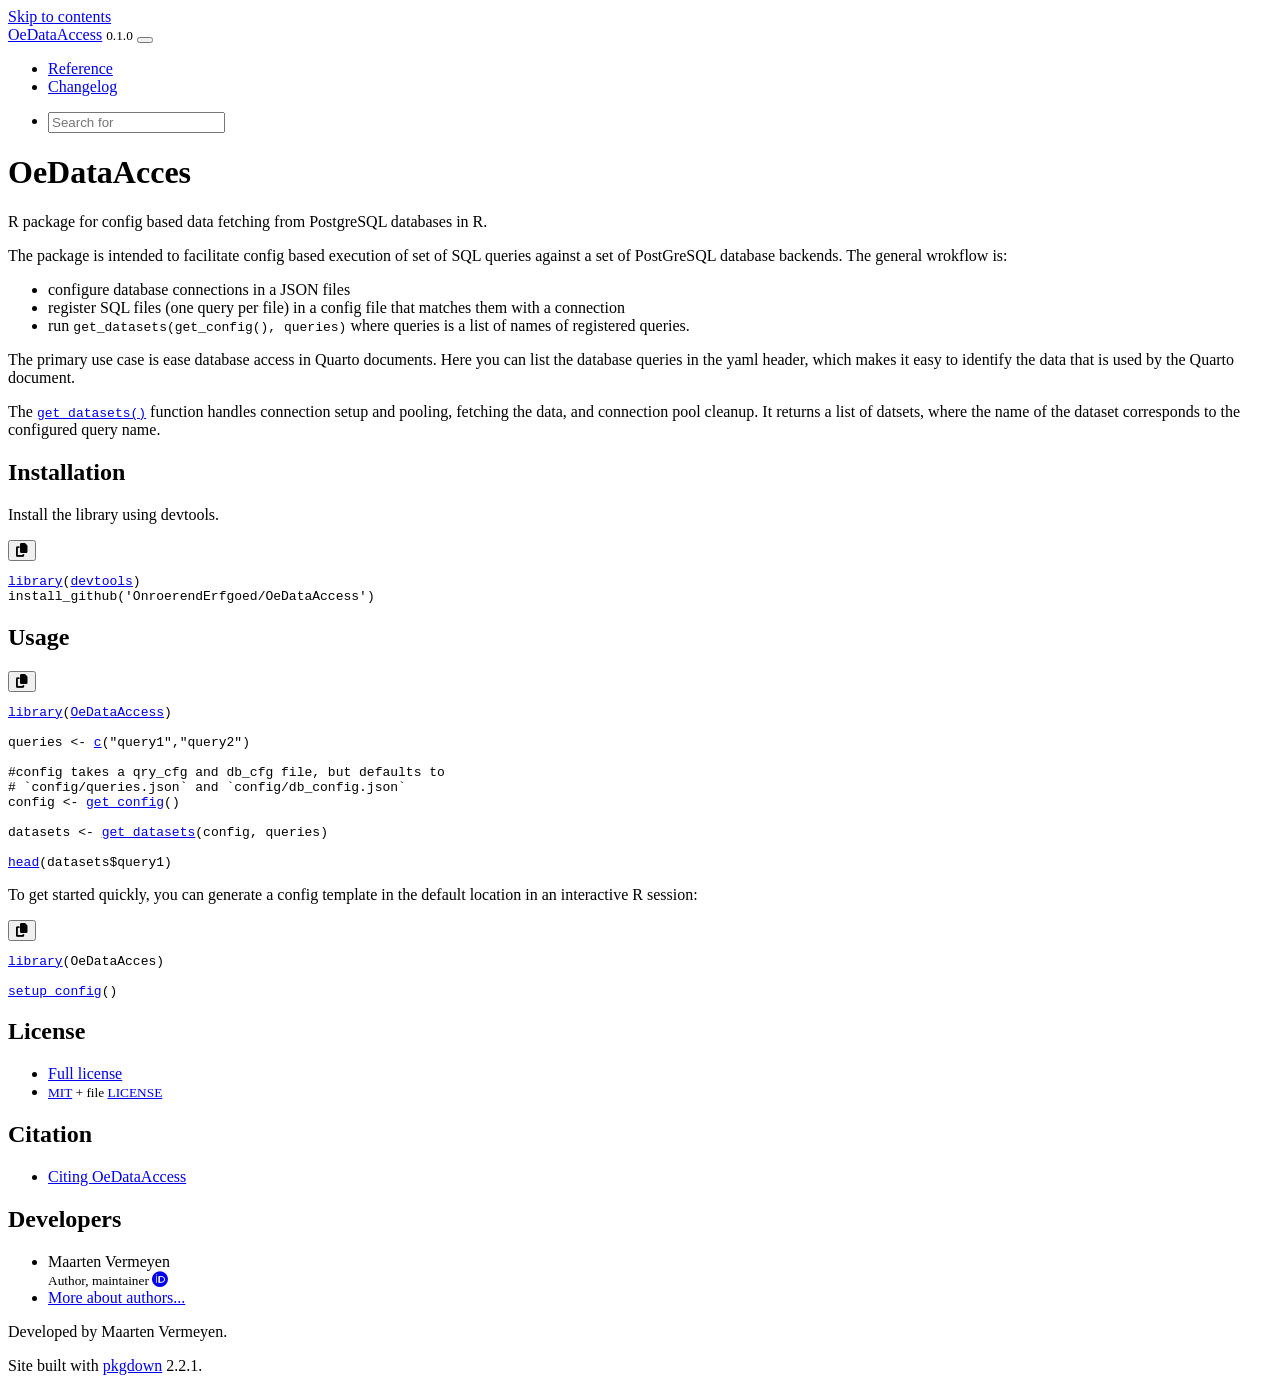
==== index.html @ 2b31b427 "Deploying to gh-pages from @ OnroerendErfgoed/OeDataAccess@75f2e61900704feacd3430172ac580841c3d8bd1 " ====
<!DOCTYPE html>
<!-- Generated by pkgdown: do not edit by hand --><html lang="en">
<head>
<meta charset="UTF-8">
<meta http-equiv="X-UA-Compatible" content="IE=edge">
<meta name="viewport" content="width=device-width, initial-scale=1, shrink-to-fit=no">
<title>Data Access Helper functions for fetching data from multiple PostGreSQL databases • OeDataAccess</title>
<script src="deps/jquery-3.6.0/jquery-3.6.0.min.js"></script><meta name="viewport" content="width=device-width, initial-scale=1, shrink-to-fit=no">
<link href="deps/bootstrap-5.3.8/bootstrap.min.css" rel="stylesheet">
<script src="deps/bootstrap-5.3.8/bootstrap.bundle.min.js"></script><link href="deps/font-awesome-6.5.2/css/all.min.css" rel="stylesheet">
<link href="deps/font-awesome-6.5.2/css/v4-shims.min.css" rel="stylesheet">
<script src="deps/headroom-0.11.0/headroom.min.js"></script><script src="deps/headroom-0.11.0/jQuery.headroom.min.js"></script><script src="deps/bootstrap-toc-1.0.1/bootstrap-toc.min.js"></script><script src="deps/clipboard.js-2.0.11/clipboard.min.js"></script><script src="deps/search-1.0.0/autocomplete.jquery.min.js"></script><script src="deps/search-1.0.0/fuse.min.js"></script><script src="deps/search-1.0.0/mark.min.js"></script><!-- pkgdown --><script src="pkgdown.js"></script><meta property="og:title" content="Data Access Helper functions for fetching data from multiple PostGreSQL databases">
<meta name="description" content="This R package provides helper functions to fetch datasets from multiple PostGreSQL databases, based on a database connection and query configuration.">
<meta property="og:description" content="This R package provides helper functions to fetch datasets from multiple PostGreSQL databases, based on a database connection and query configuration.">
</head>
<body>
    <a href="#main" class="visually-hidden-focusable">Skip to contents</a>


    <nav class="navbar navbar-expand-lg fixed-top bg-light" data-bs-theme="light" aria-label="Site navigation"><div class="container">

    <a class="navbar-brand me-2" href="index.html">OeDataAccess</a>

    <small class="nav-text text-muted me-auto" data-bs-toggle="tooltip" data-bs-placement="bottom" title="">0.1.0</small>


    <button class="navbar-toggler" type="button" data-bs-toggle="collapse" data-bs-target="#navbar" aria-controls="navbar" aria-expanded="false" aria-label="Toggle navigation">
      <span class="navbar-toggler-icon"></span>
    </button>

    <div id="navbar" class="collapse navbar-collapse ms-3">
      <ul class="navbar-nav me-auto">
<li class="nav-item"><a class="nav-link" href="reference/index.html">Reference</a></li>
<li class="nav-item"><a class="nav-link" href="news/index.html">Changelog</a></li>
      </ul>
<ul class="navbar-nav">
<li class="nav-item"><form class="form-inline" role="search">
 <input class="form-control" type="search" name="search-input" id="search-input" autocomplete="off" aria-label="Search site" placeholder="Search for" data-search-index="search.json">
</form></li>
      </ul>
</div>


  </div>
</nav><div class="container template-home">
<div class="row">
  <main id="main" class="col-md-9"><div class="section level1">
<div class="page-header"><h1 id="oedataacces">OeDataAcces<a class="anchor" aria-label="anchor" href="#oedataacces"></a>
</h1></div>
<p>R package for config based data fetching from PostgreSQL databases in R.</p>
<p>The package is intended to facilitate config based execution of set of SQL queries against a set of PostGreSQL database backends. The general wrokflow is:</p>
<ul>
<li>configure database connections in a JSON files</li>
<li>register SQL files (one query per file) in a config file that matches them with a connection</li>
<li>run <code>get_datasets(get_config(), queries)</code> where queries is a list of names of registered queries.</li>
</ul>
<p>The primary use case is ease database access in Quarto documents. Here you can list the database queries in the yaml header, which makes it easy to identify the data that is used by the Quarto document.</p>
<p>The <code><a href="reference/get_datasets.html">get_datasets()</a></code> function handles connection setup and pooling, fetching the data, and connection pool cleanup. It returns a list of datsets, where the name of the dataset corresponds to the configured query name.</p>
<div class="section level2">
<h2 id="installation">Installation<a class="anchor" aria-label="anchor" href="#installation"></a>
</h2>
<p>Install the library using devtools.</p>
<div class="sourceCode" id="cb1"><pre class="downlit sourceCode r">
<code class="sourceCode R"><span><span class="kw"><a href="https://rdrr.io/r/base/library.html" class="external-link">library</a></span><span class="op">(</span><span class="va"><a href="https://devtools.r-lib.org/" class="external-link">devtools</a></span><span class="op">)</span></span>
<span><span class="fu">install_github</span><span class="op">(</span><span class="st">'OnroerendErfgoed/OeDataAccess'</span><span class="op">)</span></span></code></pre></div>
</div>
<div class="section level2">
<h2 id="usage">Usage<a class="anchor" aria-label="anchor" href="#usage"></a>
</h2>
<div class="sourceCode" id="cb2"><pre class="downlit sourceCode r">
<code class="sourceCode R"><span><span class="kw"><a href="https://rdrr.io/r/base/library.html" class="external-link">library</a></span><span class="op">(</span><span class="va"><a href="https://onroerenderfgoed.github.io/OeDataAccess/">OeDataAccess</a></span><span class="op">)</span></span>
<span></span>
<span><span class="va">queries</span> <span class="op">&lt;-</span> <span class="fu"><a href="https://rdrr.io/r/base/c.html" class="external-link">c</a></span><span class="op">(</span><span class="st">"query1"</span>,<span class="st">"query2"</span><span class="op">)</span></span>
<span></span>
<span><span class="co">#config takes a qry_cfg and db_cfg file, but defaults to</span></span>
<span><span class="co"># `config/queries.json` and `config/db_config.json`</span></span>
<span><span class="va">config</span> <span class="op">&lt;-</span> <span class="fu"><a href="reference/get_config.html">get_config</a></span><span class="op">(</span><span class="op">)</span></span>
<span></span>
<span><span class="va">datasets</span> <span class="op">&lt;-</span> <span class="fu"><a href="reference/get_datasets.html">get_datasets</a></span><span class="op">(</span><span class="va">config</span>, <span class="va">queries</span><span class="op">)</span></span>
<span></span>
<span><span class="fu"><a href="https://rdrr.io/r/utils/head.html" class="external-link">head</a></span><span class="op">(</span><span class="va">datasets</span><span class="op">$</span><span class="va">query1</span><span class="op">)</span></span></code></pre></div>
<p>To get started quickly, you can generate a config template in the default location in an interactive R session:</p>
<div class="sourceCode" id="cb3"><pre class="downlit sourceCode r">
<code class="sourceCode R"><span><span class="kw"><a href="https://rdrr.io/r/base/library.html" class="external-link">library</a></span><span class="op">(</span><span class="va">OeDataAcces</span><span class="op">)</span></span>
<span></span>
<span><span class="fu"><a href="reference/setup_config.html">setup_config</a></span><span class="op">(</span><span class="op">)</span></span></code></pre></div>
</div>
</div>
  </main><aside class="col-md-3"><div class="license">
<h2 data-toc-skip>License</h2>
<ul class="list-unstyled">
<li><a href="LICENSE.html">Full license</a></li>
<li><small><a href="https://opensource.org/licenses/mit-license.php" class="external-link">MIT</a> + file <a href="LICENSE-text.html">LICENSE</a></small></li>
</ul>
</div>


<div class="citation">
<h2 data-toc-skip>Citation</h2>
<ul class="list-unstyled">
<li><a href="authors.html#citation">Citing OeDataAccess</a></li>
</ul>
</div>

<div class="developers">
<h2 data-toc-skip>Developers</h2>
<ul class="list-unstyled">
<li>Maarten Vermeyen <br><small class="roles"> Author, maintainer </small> <a href="https://orcid.org/0000-0003-1197-6562" target="orcid.widget" aria-label="ORCID" class="external-link"><span class="fab fa-orcid orcid" aria-hidden="true"></span></a>  </li>
<li><a href="authors.html">More about authors...</a></li>
</ul>
</div>



  </aside>
</div>


    <footer><div class="pkgdown-footer-left">
  <p>Developed by Maarten Vermeyen.</p>
</div>

<div class="pkgdown-footer-right">
  <p>Site built with <a href="https://pkgdown.r-lib.org/" class="external-link">pkgdown</a> 2.2.1.</p>
</div>

    </footer>
</div>





  </body>
</html>
---- deps/font-awesome-6.5.2/css/v4-shims.min.css ----
/*!
 * Font Awesome Free 6.5.2 by @fontawesome - https://fontawesome.com
 * License - https://fontawesome.com/license/free (Icons: CC BY 4.0, Fonts: SIL OFL 1.1, Code: MIT License)
 * Copyright 2024 Fonticons, Inc.
 */
.fa.fa-glass:before{content:"\f000"}.fa.fa-envelope-o{font-family:"Font Awesome 6 Free";font-weight:400}.fa.fa-envelope-o:before{content:"\f0e0"}.fa.fa-star-o{font-family:"Font Awesome 6 Free";font-weight:400}.fa.fa-star-o:before{content:"\f005"}.fa.fa-close:before,.fa.fa-remove:before{content:"\f00d"}.fa.fa-gear:before{content:"\f013"}.fa.fa-trash-o{font-family:"Font Awesome 6 Free";font-weight:400}.fa.fa-trash-o:before{content:"\f2ed"}.fa.fa-home:before{content:"\f015"}.fa.fa-file-o{font-family:"Font Awesome 6 Free";font-weight:400}.fa.fa-file-o:before{content:"\f15b"}.fa.fa-clock-o{font-family:"Font Awesome 6 Free";font-weight:400}.fa.fa-clock-o:before{content:"\f017"}.fa.fa-arrow-circle-o-down{font-family:"Font Awesome 6 Free";font-weight:400}.fa.fa-arrow-circle-o-down:before{content:"\f358"}.fa.fa-arrow-circle-o-up{font-family:"Font Awesome 6 Free";font-weight:400}.fa.fa-arrow-circle-o-up:before{content:"\f35b"}.fa.fa-play-circle-o{font-family:"Font Awesome 6 Free";font-weight:400}.fa.fa-play-circle-o:before{content:"\f144"}.fa.fa-repeat:before,.fa.fa-rotate-right:before{content:"\f01e"}.fa.fa-refresh:before{content:"\f021"}.fa.fa-list-alt{font-family:"Font Awesome 6 Free";font-weight:400}.fa.fa-list-alt:before{content:"\f022"}.fa.fa-dedent:before{content:"\f03b"}.fa.fa-video-camera:before{content:"\f03d"}.fa.fa-picture-o{font-family:"Font Awesome 6 Free";font-weight:400}.fa.fa-picture-o:before{content:"\f03e"}.fa.fa-photo{font-family:"Font Awesome 6 Free";font-weight:400}.fa.fa-photo:before{content:"\f03e"}.fa.fa-image{font-family:"Font Awesome 6 Free";font-weight:400}.fa.fa-image:before{content:"\f03e"}.fa.fa-map-marker:before{content:"\f3c5"}.fa.fa-pencil-square-o{font-family:"Font Awesome 6 Free";font-weight:400}.fa.fa-pencil-square-o:before{content:"\f044"}.fa.fa-edit{font-family:"Font Awesome 6 Free";font-weight:400}.fa.fa-edit:before{content:"\f044"}.fa.fa-share-square-o:before{content:"\f14d"}.fa.fa-check-square-o{font-family:"Font Awesome 6 Free";font-weight:400}.fa.fa-check-square-o:before{content:"\f14a"}.fa.fa-arrows:before{content:"\f0b2"}.fa.fa-times-circle-o{font-family:"Font Awesome 6 Free";font-weight:400}.fa.fa-times-circle-o:before{content:"\f057"}.fa.fa-check-circle-o{font-family:"Font Awesome 6 Free";font-weight:400}.fa.fa-check-circle-o:before{content:"\f058"}.fa.fa-mail-forward:before{content:"\f064"}.fa.fa-expand:before{content:"\f424"}.fa.fa-compress:before{content:"\f422"}.fa.fa-eye,.fa.fa-eye-slash{font-family:"Font Awesome 6 Free";font-weight:400}.fa.fa-warning:before{content:"\f071"}.fa.fa-calendar:before{content:"\f073"}.fa.fa-arrows-v:before{content:"\f338"}.fa.fa-arrows-h:before{content:"\f337"}.fa.fa-bar-chart-o:before,.fa.fa-bar-chart:before{content:"\e0e3"}.fa.fa-twitter-square{font-family:"Font Awesome 6 Brands";font-weight:400}.fa.fa-twitter-square:before{content:"\f081"}.fa.fa-facebook-square{font-family:"Font Awesome 6 Brands";font-weight:400}.fa.fa-facebook-square:before{content:"\f082"}.fa.fa-gears:before{content:"\f085"}.fa.fa-thumbs-o-up{font-family:"Font Awesome 6 Free";font-weight:400}.fa.fa-thumbs-o-up:before{content:"\f164"}.fa.fa-thumbs-o-down{font-family:"Font Awesome 6 Free";font-weight:400}.fa.fa-thumbs-o-down:before{content:"\f165"}.fa.fa-heart-o{font-family:"Font Awesome 6 Free";font-weight:400}.fa.fa-heart-o:before{content:"\f004"}.fa.fa-sign-out:before{content:"\f2f5"}.fa.fa-linkedin-square{font-family:"Font Awesome 6 Brands";font-weight:400}.fa.fa-linkedin-square:before{content:"\f08c"}.fa.fa-thumb-tack:before{content:"\f08d"}.fa.fa-external-link:before{content:"\f35d"}.fa.fa-sign-in:before{content:"\f2f6"}.fa.fa-github-square{font-family:"Font Awesome 6 Brands";font-weight:400}.fa.fa-github-square:before{content:"\f092"}.fa.fa-lemon-o{font-family:"Font Awesome 6 Free";font-weight:400}.fa.fa-lemon-o:before{content:"\f094"}.fa.fa-square-o{font-family:"Font Awesome 6 Free";font-weight:400}.fa.fa-square-o:before{content:"\f0c8"}.fa.fa-bookmark-o{font-family:"Font Awesome 6 Free";font-weight:400}.fa.fa-bookmark-o:before{content:"\f02e"}.fa.fa-facebook,.fa.fa-twitter{font-family:"Font Awesome 6 Brands";font-weight:400}.fa.fa-facebook:before{content:"\f39e"}.fa.fa-facebook-f{font-family:"Font Awesome 6 Brands";font-weight:400}.fa.fa-facebook-f:before{content:"\f39e"}.fa.fa-github{font-family:"Font Awesome 6 Brands";font-weight:400}.fa.fa-credit-card{font-family:"Font Awesome 6 Free";font-weight:400}.fa.fa-feed:before{content:"\f09e"}.fa.fa-hdd-o{font-family:"Font Awesome 6 Free";font-weight:400}.fa.fa-hdd-o:before{content:"\f0a0"}.fa.fa-hand-o-right{font-family:"Font Awesome 6 Free";font-weight:400}.fa.fa-hand-o-right:before{content:"\f0a4"}.fa.fa-hand-o-left{font-family:"Font Awesome 6 Free";font-weight:400}.fa.fa-hand-o-left:before{content:"\f0a5"}.fa.fa-hand-o-up{font-family:"Font Awesome 6 Free";font-weight:400}.fa.fa-hand-o-up:before{content:"\f0a6"}.fa.fa-hand-o-down{font-family:"Font Awesome 6 Free";font-weight:400}.fa.fa-hand-o-down:before{content:"\f0a7"}.fa.fa-globe:before{content:"\f57d"}.fa.fa-tasks:before{content:"\f828"}.fa.fa-arrows-alt:before{content:"\f31e"}.fa.fa-group:before{content:"\f0c0"}.fa.fa-chain:before{content:"\f0c1"}.fa.fa-cut:before{content:"\f0c4"}.fa.fa-files-o{font-family:"Font Awesome 6 Free";font-weight:400}.fa.fa-files-o:before{content:"\f0c5"}.fa.fa-floppy-o{font-family:"Font Awesome 6 Free";font-weight:400}.fa.fa-floppy-o:before{content:"\f0c7"}.fa.fa-save{font-family:"Font Awesome 6 Free";font-weight:400}.fa.fa-save:before{content:"\f0c7"}.fa.fa-navicon:before,.fa.fa-reorder:before{content:"\f0c9"}.fa.fa-magic:before{content:"\e2ca"}.fa.fa-pinterest,.fa.fa-pinterest-square{font-family:"Font Awesome 6 Brands";font-weight:400}.fa.fa-pinterest-square:before{content:"\f0d3"}.fa.fa-google-plus-square{font-family:"Font Awesome 6 Brands";font-weight:400}.fa.fa-google-plus-square:before{content:"\f0d4"}.fa.fa-google-plus{font-family:"Font Awesome 6 Brands";font-weight:400}.fa.fa-google-plus:before{content:"\f0d5"}.fa.fa-money:before{content:"\f3d1"}.fa.fa-unsorted:before{content:"\f0dc"}.fa.fa-sort-desc:before{content:"\f0dd"}.fa.fa-sort-asc:before{content:"\f0de"}.fa.fa-linkedin{font-family:"Font Awesome 6 Brands";font-weight:400}.fa.fa-linkedin:before{content:"\f0e1"}.fa.fa-rotate-left:before{content:"\f0e2"}.fa.fa-legal:before{content:"\f0e3"}.fa.fa-dashboard:before,.fa.fa-tachometer:before{content:"\f625"}.fa.fa-comment-o{font-family:"Font Awesome 6 Free";font-weight:400}.fa.fa-comment-o:before{content:"\f075"}.fa.fa-comments-o{font-family:"Font Awesome 6 Free";font-weight:400}.fa.fa-comments-o:before{content:"\f086"}.fa.fa-flash:before{content:"\f0e7"}.fa.fa-clipboard:before{content:"\f0ea"}.fa.fa-lightbulb-o{font-family:"Font Awesome 6 Free";font-weight:400}.fa.fa-lightbulb-o:before{content:"\f0eb"}.fa.fa-exchange:before{content:"\f362"}.fa.fa-cloud-download:before{content:"\f0ed"}.fa.fa-cloud-upload:before{content:"\f0ee"}.fa.fa-bell-o{font-family:"Font Awesome 6 Free";font-weight:400}.fa.fa-bell-o:before{content:"\f0f3"}.fa.fa-cutlery:before{content:"\f2e7"}.fa.fa-file-text-o{font-family:"Font Awesome 6 Free";font-weight:400}.fa.fa-file-text-o:before{content:"\f15c"}.fa.fa-building-o{font-family:"Font Awesome 6 Free";font-weight:400}.fa.fa-building-o:before{content:"\f1ad"}.fa.fa-hospital-o{font-family:"Font Awesome 6 Free";font-weight:400}.fa.fa-hospital-o:before{content:"\f0f8"}.fa.fa-tablet:before{content:"\f3fa"}.fa.fa-mobile-phone:before,.fa.fa-mobile:before{content:"\f3cd"}.fa.fa-circle-o{font-family:"Font Awesome 6 Free";font-weight:400}.fa.fa-circle-o:before{content:"\f111"}.fa.fa-mail-reply:before{content:"\f3e5"}.fa.fa-github-alt{font-family:"Font Awesome 6 Brands";font-weight:400}.fa.fa-folder-o{font-family:"Font Awesome 6 Free";font-weight:400}.fa.fa-folder-o:before{content:"\f07b"}.fa.fa-folder-open-o{font-family:"Font Awesome 6 Free";font-weight:400}.fa.fa-folder-open-o:before{content:"\f07c"}.fa.fa-smile-o{font-family:"Font Awesome 6 Free";font-weight:400}.fa.fa-smile-o:before{content:"\f118"}.fa.fa-frown-o{font-family:"Font Awesome 6 Free";font-weight:400}.fa.fa-frown-o:before{content:"\f119"}.fa.fa-meh-o{font-family:"Font Awesome 6 Free";font-weight:400}.fa.fa-meh-o:before{content:"\f11a"}.fa.fa-keyboard-o{font-family:"Font Awesome 6 Free";font-weight:400}.fa.fa-keyboard-o:before{content:"\f11c"}.fa.fa-flag-o{font-family:"Font Awesome 6 Free";font-weight:400}.fa.fa-flag-o:before{content:"\f024"}.fa.fa-mail-reply-all:before{content:"\f122"}.fa.fa-star-half-o{font-family:"Font Awesome 6 Free";font-weight:400}.fa.fa-star-half-o:before{content:"\f5c0"}.fa.fa-star-half-empty{font-family:"Font Awesome 6 Free";font-weight:400}.fa.fa-star-half-empty:before{content:"\f5c0"}.fa.fa-star-half-full{font-family:"Font Awesome 6 Free";font-weight:400}.fa.fa-star-half-full:before{content:"\f5c0"}.fa.fa-code-fork:before{content:"\f126"}.fa.fa-chain-broken:before,.fa.fa-unlink:before{content:"\f127"}.fa.fa-calendar-o{font-family:"Font Awesome 6 Free";font-weight:400}.fa.fa-calendar-o:before{content:"\f133"}.fa.fa-css3,.fa.fa-html5,.fa.fa-maxcdn{font-family:"Font Awesome 6 Brands";font-weight:400}.fa.fa-unlock-alt:before{content:"\f09c"}.fa.fa-minus-square-o{font-family:"Font Awesome 6 Free";font-weight:400}.fa.fa-minus-square-o:before{content:"\f146"}.fa.fa-level-up:before{content:"\f3bf"}.fa.fa-level-down:before{content:"\f3be"}.fa.fa-pencil-square:before{content:"\f14b"}.fa.fa-external-link-square:before{content:"\f360"}.fa.fa-compass{font-family:"Font Awesome 6 Free";font-weight:400}.fa.fa-caret-square-o-down{font-family:"Font Awesome 6 Free";font-weight:400}.fa.fa-caret-square-o-down:before{content:"\f150"}.fa.fa-toggle-down{font-family:"Font Awesome 6 Free";font-weight:400}.fa.fa-toggle-down:before{content:"\f150"}.fa.fa-caret-square-o-up{font-family:"Font Awesome 6 Free";font-weight:400}.fa.fa-caret-square-o-up:before{content:"\f151"}.fa.fa-toggle-up{font-family:"Font Awesome 6 Free";font-weight:400}.fa.fa-toggle-up:before{content:"\f151"}.fa.fa-caret-square-o-right{font-family:"Font Awesome 6 Free";font-weight:400}.fa.fa-caret-square-o-right:before{content:"\f152"}.fa.fa-toggle-right{font-family:"Font Awesome 6 Free";font-weight:400}.fa.fa-toggle-right:before{content:"\f152"}.fa.fa-eur:before,.fa.fa-euro:before{content:"\f153"}.fa.fa-gbp:before{content:"\f154"}.fa.fa-dollar:before,.fa.fa-usd:before{content:"\24"}.fa.fa-inr:before,.fa.fa-rupee:before{content:"\e1bc"}.fa.fa-cny:before,.fa.fa-jpy:before,.fa.fa-rmb:before,.fa.fa-yen:before{content:"\f157"}.fa.fa-rouble:before,.fa.fa-rub:before,.fa.fa-ruble:before{content:"\f158"}.fa.fa-krw:before,.fa.fa-won:before{content:"\f159"}.fa.fa-bitcoin,.fa.fa-btc{font-family:"Font Awesome 6 Brands";font-weight:400}.fa.fa-bitcoin:before{content:"\f15a"}.fa.fa-file-text:before{content:"\f15c"}.fa.fa-sort-alpha-asc:before{content:"\f15d"}.fa.fa-sort-alpha-desc:before{content:"\f881"}.fa.fa-sort-amount-asc:before{content:"\f884"}.fa.fa-sort-amount-desc:before{content:"\f160"}.fa.fa-sort-numeric-asc:before{content:"\f162"}.fa.fa-sort-numeric-desc:before{content:"\f886"}.fa.fa-youtube-square{font-family:"Font Awesome 6 Brands";font-weight:400}.fa.fa-youtube-square:before{content:"\f431"}.fa.fa-xing,.fa.fa-xing-square,.fa.fa-youtube{font-family:"Font Awesome 6 Brands";font-weight:400}.fa.fa-xing-square:before{content:"\f169"}.fa.fa-youtube-play{font-family:"Font Awesome 6 Brands";font-weight:400}.fa.fa-youtube-play:before{content:"\f167"}.fa.fa-adn,.fa.fa-bitbucket,.fa.fa-bitbucket-square,.fa.fa-dropbox,.fa.fa-flickr,.fa.fa-instagram,.fa.fa-stack-overflow{font-family:"Font Awesome 6 Brands";font-weight:400}.fa.fa-bitbucket-square:before{content:"\f171"}.fa.fa-tumblr,.fa.fa-tumblr-square{font-family:"Font Awesome 6 Brands";font-weight:400}.fa.fa-tumblr-square:before{content:"\f174"}.fa.fa-long-arrow-down:before{content:"\f309"}.fa.fa-long-arrow-up:before{content:"\f30c"}.fa.fa-long-arrow-left:before{content:"\f30a"}.fa.fa-long-arrow-right:before{content:"\f30b"}.fa.fa-android,.fa.fa-apple,.fa.fa-dribbble,.fa.fa-foursquare,.fa.fa-gittip,.fa.fa-gratipay,.fa.fa-linux,.fa.fa-skype,.fa.fa-trello,.fa.fa-windows{font-family:"Font Awesome 6 Brands";font-weight:400}.fa.fa-gittip:before{content:"\f184"}.fa.fa-sun-o{font-family:"Font Awesome 6 Free";font-weight:400}.fa.fa-sun-o:before{content:"\f185"}.fa.fa-moon-o{font-family:"Font Awesome 6 Free";font-weight:400}.fa.fa-moon-o:before{content:"\f186"}.fa.fa-pagelines,.fa.fa-renren,.fa.fa-stack-exchange,.fa.fa-vk,.fa.fa-weibo{font-family:"Font Awesome 6 Brands";font-weight:400}.fa.fa-arrow-circle-o-right{font-family:"Font Awesome 6 Free";font-weight:400}.fa.fa-arrow-circle-o-right:before{content:"\f35a"}.fa.fa-arrow-circle-o-left{font-family:"Font Awesome 6 Free";font-weight:400}.fa.fa-arrow-circle-o-left:before{content:"\f359"}.fa.fa-caret-square-o-left{font-family:"Font Awesome 6 Free";font-weight:400}.fa.fa-caret-square-o-left:before{content:"\f191"}.fa.fa-toggle-left{font-family:"Font Awesome 6 Free";font-weight:400}.fa.fa-toggle-left:before{content:"\f191"}.fa.fa-dot-circle-o{font-family:"Font Awesome 6 Free";font-weight:400}.fa.fa-dot-circle-o:before{content:"\f192"}.fa.fa-vimeo-square{font-family:"Font Awesome 6 Brands";font-weight:400}.fa.fa-vimeo-square:before{content:"\f194"}.fa.fa-try:before,.fa.fa-turkish-lira:before{content:"\e2bb"}.fa.fa-plus-square-o{font-family:"Font Awesome 6 Free";font-weight:400}.fa.fa-plus-square-o:before{content:"\f0fe"}.fa.fa-openid,.fa.fa-slack,.fa.fa-wordpress{font-family:"Font Awesome 6 Brands";font-weight:400}.fa.fa-bank:before,.fa.fa-institution:before{content:"\f19c"}.fa.fa-mortar-board:before{content:"\f19d"}.fa.fa-google,.fa.fa-reddit,.fa.fa-reddit-square,.fa.fa-yahoo{font-family:"Font Awesome 6 Brands";font-weight:400}.fa.fa-reddit-square:before{content:"\f1a2"}.fa.fa-behance,.fa.fa-behance-square,.fa.fa-delicious,.fa.fa-digg,.fa.fa-drupal,.fa.fa-joomla,.fa.fa-pied-piper-alt,.fa.fa-pied-piper-pp,.fa.fa-stumbleupon,.fa.fa-stumbleupon-circle{font-family:"Font Awesome 6 Brands";font-weight:400}.fa.fa-behance-square:before{content:"\f1b5"}.fa.fa-steam,.fa.fa-steam-square{font-family:"Font Awesome 6 Brands";font-weight:400}.fa.fa-steam-square:before{content:"\f1b7"}.fa.fa-automobile:before{content:"\f1b9"}.fa.fa-cab:before{content:"\f1ba"}.fa.fa-deviantart,.fa.fa-soundcloud,.fa.fa-spotify{font-family:"Font Awesome 6 Brands";font-weight:400}.fa.fa-file-pdf-o{font-family:"Font Awesome 6 Free";font-weight:400}.fa.fa-file-pdf-o:before{content:"\f1c1"}.fa.fa-file-word-o{font-family:"Font Awesome 6 Free";font-weight:400}.fa.fa-file-word-o:before{content:"\f1c2"}.fa.fa-file-excel-o{font-family:"Font Awesome 6 Free";font-weight:400}.fa.fa-file-excel-o:before{content:"\f1c3"}.fa.fa-file-powerpoint-o{font-family:"Font Awesome 6 Free";font-weight:400}.fa.fa-file-powerpoint-o:before{content:"\f1c4"}.fa.fa-file-image-o{font-family:"Font Awesome 6 Free";font-weight:400}.fa.fa-file-image-o:before{content:"\f1c5"}.fa.fa-file-photo-o{font-family:"Font Awesome 6 Free";font-weight:400}.fa.fa-file-photo-o:before{content:"\f1c5"}.fa.fa-file-picture-o{font-family:"Font Awesome 6 Free";font-weight:400}.fa.fa-file-picture-o:before{content:"\f1c5"}.fa.fa-file-archive-o{font-family:"Font Awesome 6 Free";font-weight:400}.fa.fa-file-archive-o:before{content:"\f1c6"}.fa.fa-file-zip-o{font-family:"Font Awesome 6 Free";font-weight:400}.fa.fa-file-zip-o:before{content:"\f1c6"}.fa.fa-file-audio-o{font-family:"Font Awesome 6 Free";font-weight:400}.fa.fa-file-audio-o:before{content:"\f1c7"}.fa.fa-file-sound-o{font-family:"Font Awesome 6 Free";font-weight:400}.fa.fa-file-sound-o:before{content:"\f1c7"}.fa.fa-file-video-o{font-family:"Font Awesome 6 Free";font-weight:400}.fa.fa-file-video-o:before{content:"\f1c8"}.fa.fa-file-movie-o{font-family:"Font Awesome 6 Free";font-weight:400}.fa.fa-file-movie-o:before{content:"\f1c8"}.fa.fa-file-code-o{font-family:"Font Awesome 6 Free";font-weight:400}.fa.fa-file-code-o:before{content:"\f1c9"}.fa.fa-codepen,.fa.fa-jsfiddle,.fa.fa-vine{font-family:"Font Awesome 6 Brands";font-weight:400}.fa.fa-life-bouy:before,.fa.fa-life-buoy:before,.fa.fa-life-saver:before,.fa.fa-support:before{content:"\f1cd"}.fa.fa-circle-o-notch:before{content:"\f1ce"}.fa.fa-ra,.fa.fa-rebel{font-family:"Font Awesome 6 Brands";font-weight:400}.fa.fa-ra:before{content:"\f1d0"}.fa.fa-resistance{font-family:"Font Awesome 6 Brands";font-weight:400}.fa.fa-resistance:before{content:"\f1d0"}.fa.fa-empire,.fa.fa-ge{font-family:"Font Awesome 6 Brands";font-weight:400}.fa.fa-ge:before{content:"\f1d1"}.fa.fa-git-square{font-family:"Font Awesome 6 Brands";font-weight:400}.fa.fa-git-square:before{content:"\f1d2"}.fa.fa-git,.fa.fa-hacker-news,.fa.fa-y-combinator-square{font-family:"Font Awesome 6 Brands";font-weight:400}.fa.fa-y-combinator-square:before{content:"\f1d4"}.fa.fa-yc-square{font-family:"Font Awesome 6 Brands";font-weight:400}.fa.fa-yc-square:before{content:"\f1d4"}.fa.fa-qq,.fa.fa-tencent-weibo,.fa.fa-wechat,.fa.fa-weixin{font-family:"Font Awesome 6 Brands";font-weight:400}.fa.fa-wechat:before{content:"\f1d7"}.fa.fa-send:before{content:"\f1d8"}.fa.fa-paper-plane-o{font-family:"Font Awesome 6 Free";font-weight:400}.fa.fa-paper-plane-o:before{content:"\f1d8"}.fa.fa-send-o{font-family:"Font Awesome 6 Free";font-weight:400}.fa.fa-send-o:before{content:"\f1d8"}.fa.fa-circle-thin{font-family:"Font Awesome 6 Free";font-weight:400}.fa.fa-circle-thin:before{content:"\f111"}.fa.fa-header:before{content:"\f1dc"}.fa.fa-futbol-o{font-family:"Font Awesome 6 Free";font-weight:400}.fa.fa-futbol-o:before{content:"\f1e3"}.fa.fa-soccer-ball-o{font-family:"Font Awesome 6 Free";font-weight:400}.fa.fa-soccer-ball-o:before{content:"\f1e3"}.fa.fa-slideshare,.fa.fa-twitch,.fa.fa-yelp{font-family:"Font Awesome 6 Brands";font-weight:400}.fa.fa-newspaper-o{font-family:"Font Awesome 6 Free";font-weight:400}.fa.fa-newspaper-o:before{content:"\f1ea"}.fa.fa-cc-amex,.fa.fa-cc-discover,.fa.fa-cc-mastercard,.fa.fa-cc-paypal,.fa.fa-cc-stripe,.fa.fa-cc-visa,.fa.fa-google-wallet,.fa.fa-paypal{font-family:"Font Awesome 6 Brands";font-weight:400}.fa.fa-bell-slash-o{font-family:"Font Awesome 6 Free";font-weight:400}.fa.fa-bell-slash-o:before{content:"\f1f6"}.fa.fa-trash:before{content:"\f2ed"}.fa.fa-copyright{font-family:"Font Awesome 6 Free";font-weight:400}.fa.fa-eyedropper:before{content:"\f1fb"}.fa.fa-area-chart:before{content:"\f1fe"}.fa.fa-pie-chart:before{content:"\f200"}.fa.fa-line-chart:before{content:"\f201"}.fa.fa-lastfm,.fa.fa-lastfm-square{font-family:"Font Awesome 6 Brands";font-weight:400}.fa.fa-lastfm-square:before{content:"\f203"}.fa.fa-angellist,.fa.fa-ioxhost{font-family:"Font Awesome 6 Brands";font-weight:400}.fa.fa-cc{font-family:"Font Awesome 6 Free";font-weight:400}.fa.fa-cc:before{content:"\f20a"}.fa.fa-ils:before,.fa.fa-shekel:before,.fa.fa-sheqel:before{content:"\f20b"}.fa.fa-buysellads,.fa.fa-connectdevelop,.fa.fa-dashcube,.fa.fa-forumbee,.fa.fa-leanpub,.fa.fa-sellsy,.fa.fa-shirtsinbulk,.fa.fa-simplybuilt,.fa.fa-skyatlas{font-family:"Font Awesome 6 Brands";font-weight:400}.fa.fa-diamond{font-family:"Font Awesome 6 Free";font-weight:400}.fa.fa-diamond:before{content:"\f3a5"}.fa.fa-intersex:before,.fa.fa-transgender:before{content:"\f224"}.fa.fa-transgender-alt:before{content:"\f225"}.fa.fa-facebook-official{font-family:"Font Awesome 6 Brands";font-weight:400}.fa.fa-facebook-official:before{content:"\f09a"}.fa.fa-pinterest-p,.fa.fa-whatsapp{font-family:"Font Awesome 6 Brands";font-weight:400}.fa.fa-hotel:before{content:"\f236"}.fa.fa-medium,.fa.fa-viacoin,.fa.fa-y-combinator,.fa.fa-yc{font-family:"Font Awesome 6 Brands";font-weight:400}.fa.fa-yc:before{content:"\f23b"}.fa.fa-expeditedssl,.fa.fa-opencart,.fa.fa-optin-monster{font-family:"Font Awesome 6 Brands";font-weight:400}.fa.fa-battery-4:before,.fa.fa-battery:before{content:"\f240"}.fa.fa-battery-3:before{content:"\f241"}.fa.fa-battery-2:before{content:"\f242"}.fa.fa-battery-1:before{content:"\f243"}.fa.fa-battery-0:before{content:"\f244"}.fa.fa-object-group,.fa.fa-object-ungroup,.fa.fa-sticky-note-o{font-family:"Font Awesome 6 Free";font-weight:400}.fa.fa-sticky-note-o:before{content:"\f249"}.fa.fa-cc-diners-club,.fa.fa-cc-jcb{font-family:"Font Awesome 6 Brands";font-weight:400}.fa.fa-clone{font-family:"Font Awesome 6 Free";font-weight:400}.fa.fa-hourglass-o:before{content:"\f254"}.fa.fa-hourglass-1:before{content:"\f251"}.fa.fa-hourglass-2:before{content:"\f252"}.fa.fa-hourglass-3:before{content:"\f253"}.fa.fa-hand-rock-o{font-family:"Font Awesome 6 Free";font-weight:400}.fa.fa-hand-rock-o:before{content:"\f255"}.fa.fa-hand-grab-o{font-family:"Font Awesome 6 Free";font-weight:400}.fa.fa-hand-grab-o:before{content:"\f255"}.fa.fa-hand-paper-o{font-family:"Font Awesome 6 Free";font-weight:400}.fa.fa-hand-paper-o:before{content:"\f256"}.fa.fa-hand-stop-o{font-family:"Font Awesome 6 Free";font-weight:400}.fa.fa-hand-stop-o:before{content:"\f256"}.fa.fa-hand-scissors-o{font-family:"Font Awesome 6 Free";font-weight:400}.fa.fa-hand-scissors-o:before{content:"\f257"}.fa.fa-hand-lizard-o{font-family:"Font Awesome 6 Free";font-weight:400}.fa.fa-hand-lizard-o:before{content:"\f258"}.fa.fa-hand-spock-o{font-family:"Font Awesome 6 Free";font-weight:400}.fa.fa-hand-spock-o:before{content:"\f259"}.fa.fa-hand-pointer-o{font-family:"Font Awesome 6 Free";font-weight:400}.fa.fa-hand-pointer-o:before{content:"\f25a"}.fa.fa-hand-peace-o{font-family:"Font Awesome 6 Free";font-weight:400}.fa.fa-hand-peace-o:before{content:"\f25b"}.fa.fa-registered{font-family:"Font Awesome 6 Free";font-weight:400}.fa.fa-creative-commons,.fa.fa-gg,.fa.fa-gg-circle,.fa.fa-odnoklassniki,.fa.fa-odnoklassniki-square{font-family:"Font Awesome 6 Brands";font-weight:400}.fa.fa-odnoklassniki-square:before{content:"\f264"}.fa.fa-chrome,.fa.fa-firefox,.fa.fa-get-pocket,.fa.fa-internet-explorer,.fa.fa-opera,.fa.fa-safari,.fa.fa-wikipedia-w{font-family:"Font Awesome 6 Brands";font-weight:400}.fa.fa-television:before{content:"\f26c"}.fa.fa-500px,.fa.fa-amazon,.fa.fa-contao{font-family:"Font Awesome 6 Brands";font-weight:400}.fa.fa-calendar-plus-o{font-family:"Font Awesome 6 Free";font-weight:400}.fa.fa-calendar-plus-o:before{content:"\f271"}.fa.fa-calendar-minus-o{font-family:"Font Awesome 6 Free";font-weight:400}.fa.fa-calendar-minus-o:before{content:"\f272"}.fa.fa-calendar-times-o{font-family:"Font Awesome 6 Free";font-weight:400}.fa.fa-calendar-times-o:before{content:"\f273"}.fa.fa-calendar-check-o{font-family:"Font Awesome 6 Free";font-weight:400}.fa.fa-calendar-check-o:before{content:"\f274"}.fa.fa-map-o{font-family:"Font Awesome 6 Free";font-weight:400}.fa.fa-map-o:before{content:"\f279"}.fa.fa-commenting:before{content:"\f4ad"}.fa.fa-commenting-o{font-family:"Font Awesome 6 Free";font-weight:400}.fa.fa-commenting-o:before{content:"\f4ad"}.fa.fa-houzz,.fa.fa-vimeo{font-family:"Font Awesome 6 Brands";font-weight:400}.fa.fa-vimeo:before{content:"\f27d"}.fa.fa-black-tie,.fa.fa-edge,.fa.fa-fonticons,.fa.fa-reddit-alien{font-family:"Font Awesome 6 Brands";font-weight:400}.fa.fa-credit-card-alt:before{content:"\f09d"}.fa.fa-codiepie,.fa.fa-fort-awesome,.fa.fa-mixcloud,.fa.fa-modx,.fa.fa-product-hunt,.fa.fa-scribd,.fa.fa-usb{font-family:"Font Awesome 6 Brands";font-weight:400}.fa.fa-pause-circle-o{font-family:"Font Awesome 6 Free";font-weight:400}.fa.fa-pause-circle-o:before{content:"\f28b"}.fa.fa-stop-circle-o{font-family:"Font Awesome 6 Free";font-weight:400}.fa.fa-stop-circle-o:before{content:"\f28d"}.fa.fa-bluetooth,.fa.fa-bluetooth-b,.fa.fa-envira,.fa.fa-gitlab,.fa.fa-wheelchair-alt,.fa.fa-wpbeginner,.fa.fa-wpforms{font-family:"Font Awesome 6 Brands";font-weight:400}.fa.fa-wheelchair-alt:before{content:"\f368"}.fa.fa-question-circle-o{font-family:"Font Awesome 6 Free";font-weight:400}.fa.fa-question-circle-o:before{content:"\f059"}.fa.fa-volume-control-phone:before{content:"\f2a0"}.fa.fa-asl-interpreting:before{content:"\f2a3"}.fa.fa-deafness:before,.fa.fa-hard-of-hearing:before{content:"\f2a4"}.fa.fa-glide,.fa.fa-glide-g{font-family:"Font Awesome 6 Brands";font-weight:400}.fa.fa-signing:before{content:"\f2a7"}.fa.fa-viadeo,.fa.fa-viadeo-square{font-family:"Font Awesome 6 Brands";font-weight:400}.fa.fa-viadeo-square:before{content:"\f2aa"}.fa.fa-snapchat,.fa.fa-snapchat-ghost{font-family:"Font Awesome 6 Brands";font-weight:400}.fa.fa-snapchat-ghost:before{content:"\f2ab"}.fa.fa-snapchat-square{font-family:"Font Awesome 6 Brands";font-weight:400}.fa.fa-snapchat-square:before{content:"\f2ad"}.fa.fa-first-order,.fa.fa-google-plus-official,.fa.fa-pied-piper,.fa.fa-themeisle,.fa.fa-yoast{font-family:"Font Awesome 6 Brands";font-weight:400}.fa.fa-google-plus-official:before{content:"\f2b3"}.fa.fa-google-plus-circle{font-family:"Font Awesome 6 Brands";font-weight:400}.fa.fa-google-plus-circle:before{content:"\f2b3"}.fa.fa-fa,.fa.fa-font-awesome{font-family:"Font Awesome 6 Brands";font-weight:400}.fa.fa-fa:before{content:"\f2b4"}.fa.fa-handshake-o{font-family:"Font Awesome 6 Free";font-weight:400}.fa.fa-handshake-o:before{content:"\f2b5"}.fa.fa-envelope-open-o{font-family:"Font Awesome 6 Free";font-weight:400}.fa.fa-envelope-open-o:before{content:"\f2b6"}.fa.fa-linode{font-family:"Font Awesome 6 Brands";font-weight:400}.fa.fa-address-book-o{font-family:"Font Awesome 6 Free";font-weight:400}.fa.fa-address-book-o:before{content:"\f2b9"}.fa.fa-vcard:before{content:"\f2bb"}.fa.fa-address-card-o{font-family:"Font Awesome 6 Free";font-weight:400}.fa.fa-address-card-o:before{content:"\f2bb"}.fa.fa-vcard-o{font-family:"Font Awesome 6 Free";font-weight:400}.fa.fa-vcard-o:before{content:"\f2bb"}.fa.fa-user-circle-o{font-family:"Font Awesome 6 Free";font-weight:400}.fa.fa-user-circle-o:before{content:"\f2bd"}.fa.fa-user-o{font-family:"Font Awesome 6 Free";font-weight:400}.fa.fa-user-o:before{content:"\f007"}.fa.fa-id-badge{font-family:"Font Awesome 6 Free";font-weight:400}.fa.fa-drivers-license:before{content:"\f2c2"}.fa.fa-id-card-o{font-family:"Font Awesome 6 Free";font-weight:400}.fa.fa-id-card-o:before{content:"\f2c2"}.fa.fa-drivers-license-o{font-family:"Font Awesome 6 Free";font-weight:400}.fa.fa-drivers-license-o:before{content:"\f2c2"}.fa.fa-free-code-camp,.fa.fa-quora,.fa.fa-telegram{font-family:"Font Awesome 6 Brands";font-weight:400}.fa.fa-thermometer-4:before,.fa.fa-thermometer:before{content:"\f2c7"}.fa.fa-thermometer-3:before{content:"\f2c8"}.fa.fa-thermometer-2:before{content:"\f2c9"}.fa.fa-thermometer-1:before{content:"\f2ca"}.fa.fa-thermometer-0:before{content:"\f2cb"}.fa.fa-bathtub:before,.fa.fa-s15:before{content:"\f2cd"}.fa.fa-window-maximize,.fa.fa-window-restore{font-family:"Font Awesome 6 Free";font-weight:400}.fa.fa-times-rectangle:before{content:"\f410"}.fa.fa-window-close-o{font-family:"Font Awesome 6 Free";font-weight:400}.fa.fa-window-close-o:before{content:"\f410"}.fa.fa-times-rectangle-o{font-family:"Font Awesome 6 Free";font-weight:400}.fa.fa-times-rectangle-o:before{content:"\f410"}.fa.fa-bandcamp,.fa.fa-eercast,.fa.fa-etsy,.fa.fa-grav,.fa.fa-imdb,.fa.fa-ravelry{font-family:"Font Awesome 6 Brands";font-weight:400}.fa.fa-eercast:before{content:"\f2da"}.fa.fa-snowflake-o{font-family:"Font Awesome 6 Free";font-weight:400}.fa.fa-snowflake-o:before{content:"\f2dc"}.fa.fa-meetup,.fa.fa-superpowers,.fa.fa-wpexplorer{font-family:"Font Awesome 6 Brands";font-weight:400}
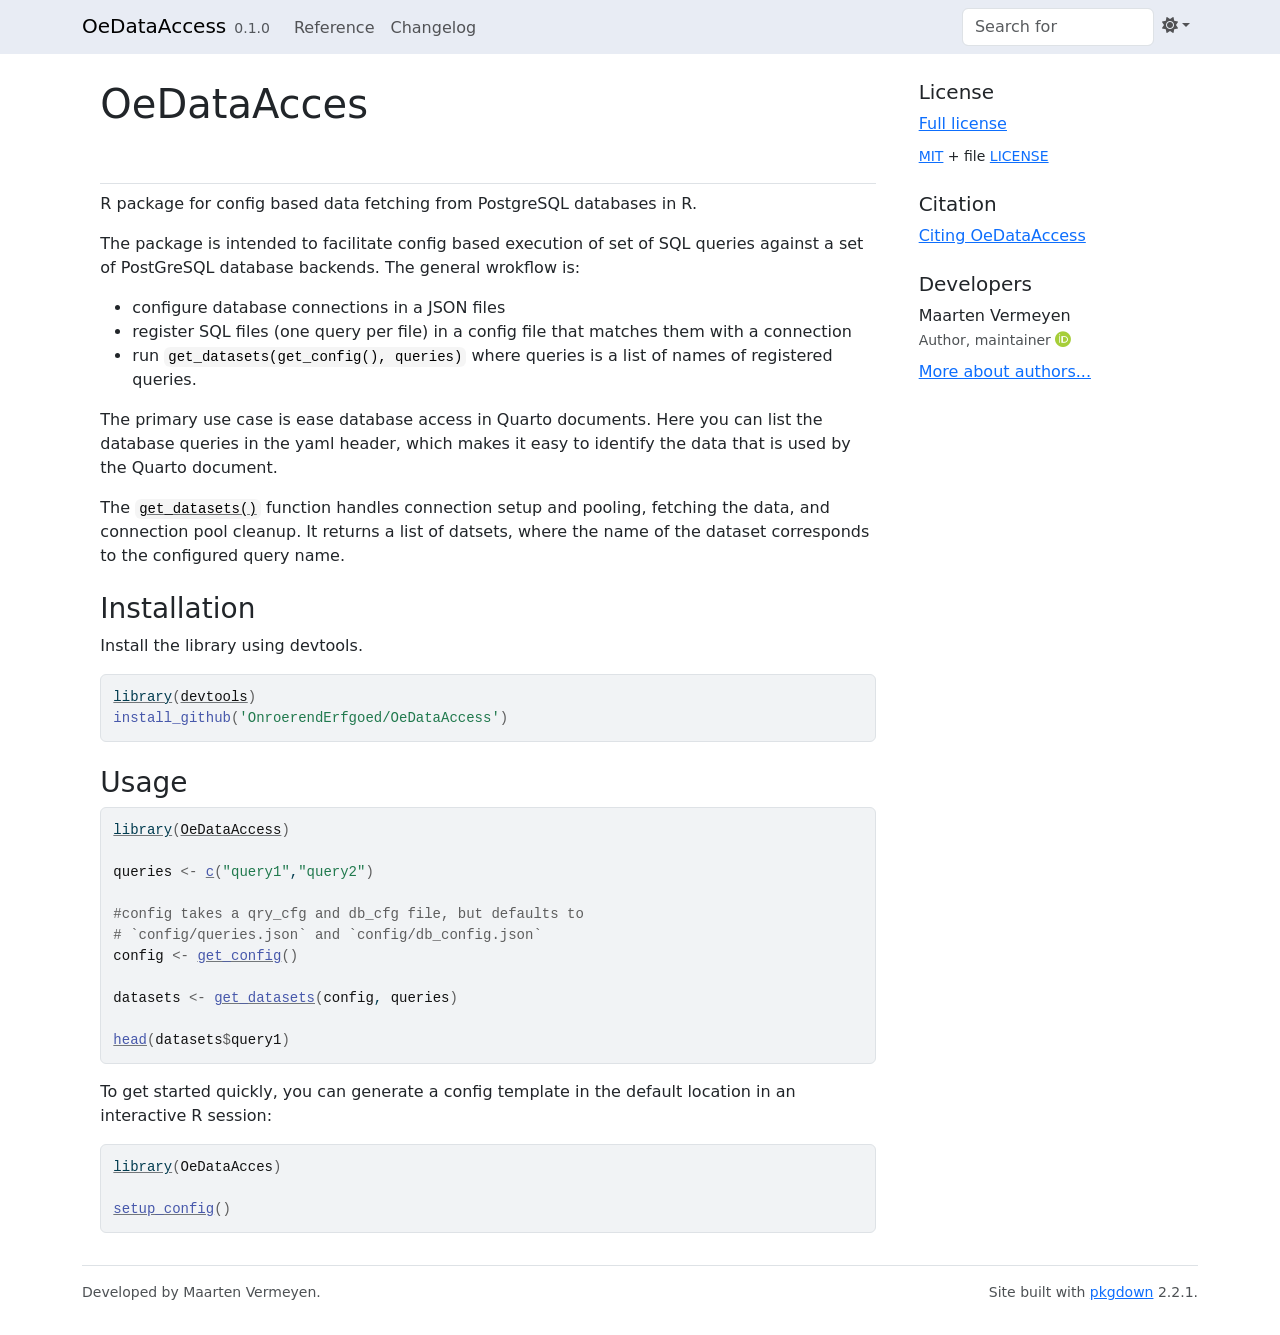
==== commit 6f86a64f: "Deploying to gh-pages from @ OnroerendErfgoed/OeDataAccess@5b69f5ff9f79a0c81c67c272cd456a9181761391 " ====
--- a/index.html
+++ b/index.html
@@ -5,7 +5,7 @@
 <meta http-equiv="X-UA-Compatible" content="IE=edge">
 <meta name="viewport" content="width=device-width, initial-scale=1, shrink-to-fit=no">
 <title>Data Access Helper functions for fetching data from multiple PostGreSQL databases • OeDataAccess</title>
-<script src="deps/jquery-3.6.0/jquery-3.6.0.min.js"></script><meta name="viewport" content="width=device-width, initial-scale=1, shrink-to-fit=no">
+<script src="lightswitch.js"></script><script src="deps/jquery-3.6.0/jquery-3.6.0.min.js"></script><meta name="viewport" content="width=device-width, initial-scale=1, shrink-to-fit=no">
 <link href="deps/bootstrap-5.3.8/bootstrap.min.css" rel="stylesheet">
 <script src="deps/bootstrap-5.3.8/bootstrap.bundle.min.js"></script><link href="deps/font-awesome-6.5.2/css/all.min.css" rel="stylesheet">
 <link href="deps/font-awesome-6.5.2/css/v4-shims.min.css" rel="stylesheet">
@@ -17,7 +17,7 @@
     <a href="#main" class="visually-hidden-focusable">Skip to contents</a>
 
 
-    <nav class="navbar navbar-expand-lg fixed-top bg-light" data-bs-theme="light" aria-label="Site navigation"><div class="container">
+    <nav class="navbar navbar-expand-lg fixed-top " aria-label="Site navigation"><div class="container">
 
     <a class="navbar-brand me-2" href="index.html">OeDataAccess</a>
 
@@ -37,6 +37,14 @@
 <li class="nav-item"><form class="form-inline" role="search">
  <input class="form-control" type="search" name="search-input" id="search-input" autocomplete="off" aria-label="Search site" placeholder="Search for" data-search-index="search.json">
 </form></li>
+<li class="nav-item dropdown">
+  <button class="nav-link dropdown-toggle" type="button" id="dropdown-lightswitch" data-bs-toggle="dropdown" aria-expanded="false" aria-haspopup="true" aria-label="Light switch"><span class="fa fa-sun"></span></button>
+  <ul class="dropdown-menu dropdown-menu-end" aria-labelledby="dropdown-lightswitch">
+<li><button class="dropdown-item" data-bs-theme-value="light"><span class="fa fa-sun"></span> Light</button></li>
+    <li><button class="dropdown-item" data-bs-theme-value="dark"><span class="fa fa-moon"></span> Dark</button></li>
+    <li><button class="dropdown-item" data-bs-theme-value="auto"><span class="fa fa-adjust"></span> Auto</button></li>
+  </ul>
+</li>
       </ul>
 </div>
 
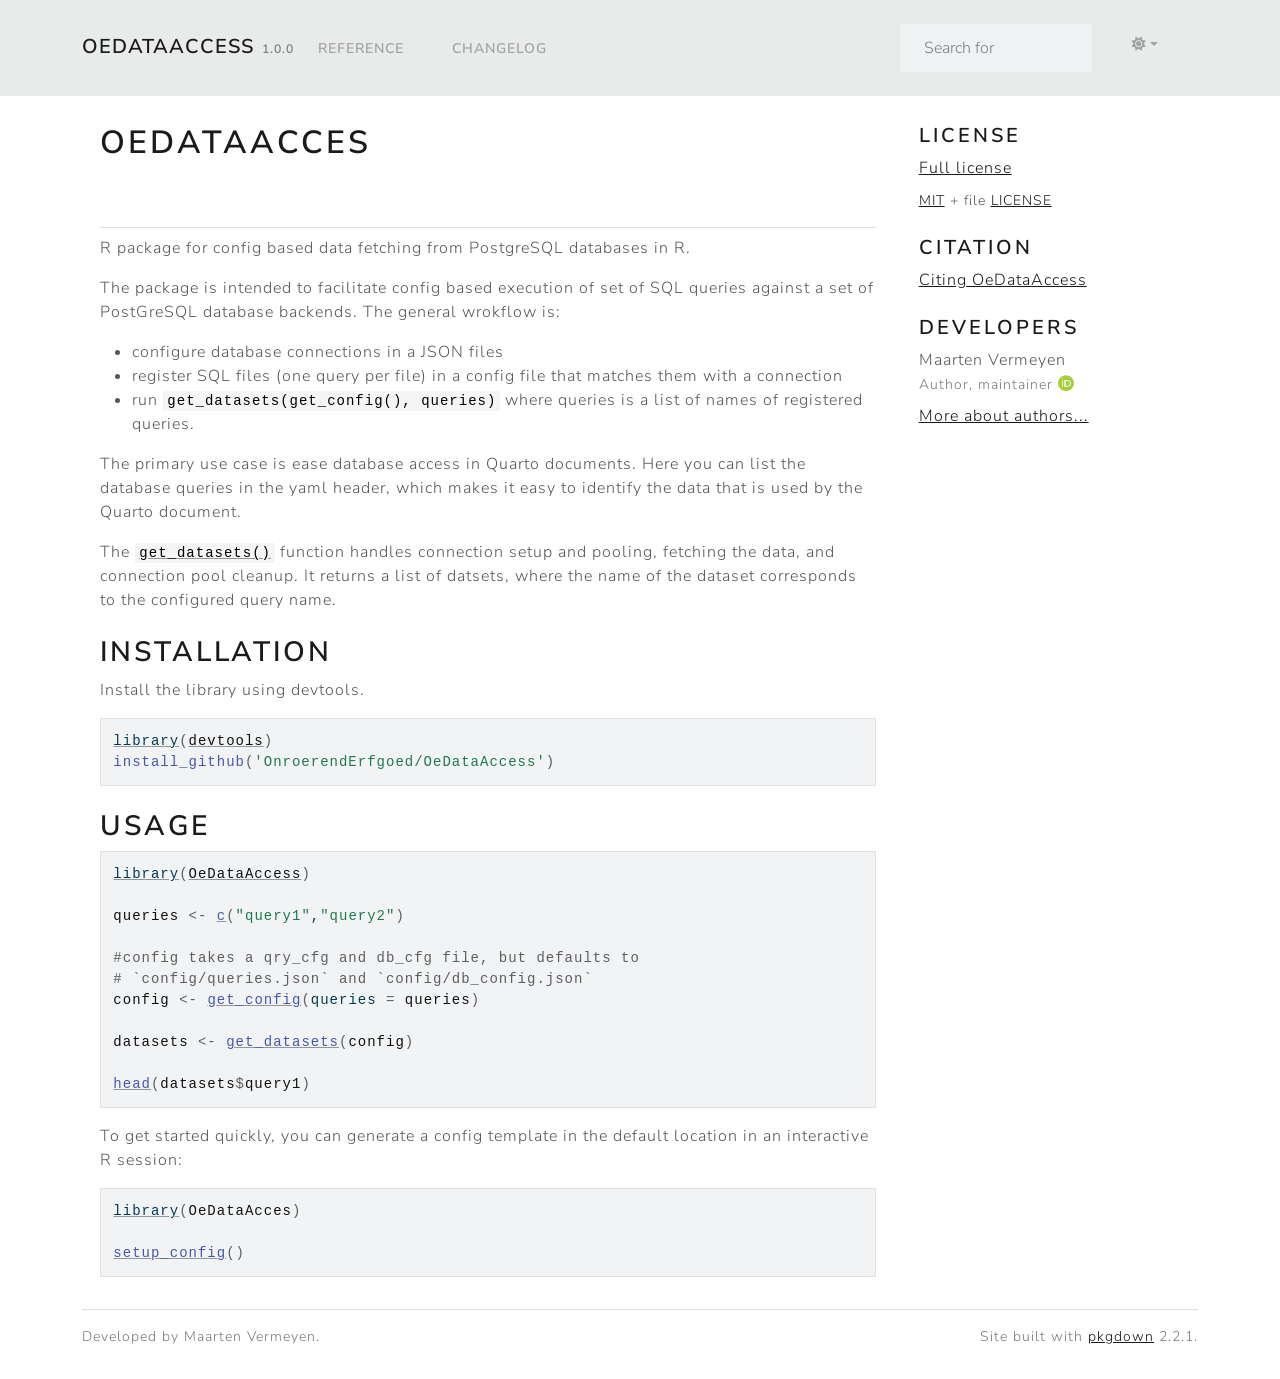
==== commit 2fe9ea93: "Deploying to gh-pages from @ OnroerendErfgoed/OeDataAccess@4ffbeb4522bf64ff6b1595cb707fb9fcf2020ff3 " ====
--- a/index.html
+++ b/index.html
@@ -21,7 +21,7 @@
 
     <a class="navbar-brand me-2" href="index.html">OeDataAccess</a>
 
-    <small class="nav-text text-muted me-auto" data-bs-toggle="tooltip" data-bs-placement="bottom" title="">0.1.0</small>
+    <small class="nav-text text-muted me-auto" data-bs-toggle="tooltip" data-bs-placement="bottom" title="">1.0.0</small>
 
 
     <button class="navbar-toggler" type="button" data-bs-toggle="collapse" data-bs-target="#navbar" aria-controls="navbar" aria-expanded="false" aria-label="Toggle navigation">
@@ -82,9 +82,9 @@
 <span></span>
 <span><span class="co">#config takes a qry_cfg and db_cfg file, but defaults to</span></span>
 <span><span class="co"># `config/queries.json` and `config/db_config.json`</span></span>
-<span><span class="va">config</span> <span class="op">&lt;-</span> <span class="fu"><a href="reference/get_config.html">get_config</a></span><span class="op">(</span><span class="op">)</span></span>
+<span><span class="va">config</span> <span class="op">&lt;-</span> <span class="fu"><a href="reference/get_config.html">get_config</a></span><span class="op">(</span>queries <span class="op">=</span> <span class="va">queries</span><span class="op">)</span></span>
 <span></span>
-<span><span class="va">datasets</span> <span class="op">&lt;-</span> <span class="fu"><a href="reference/get_datasets.html">get_datasets</a></span><span class="op">(</span><span class="va">config</span>, <span class="va">queries</span><span class="op">)</span></span>
+<span><span class="va">datasets</span> <span class="op">&lt;-</span> <span class="fu"><a href="reference/get_datasets.html">get_datasets</a></span><span class="op">(</span><span class="va">config</span><span class="op">)</span></span>
 <span></span>
 <span><span class="fu"><a href="https://rdrr.io/r/utils/head.html" class="external-link">head</a></span><span class="op">(</span><span class="va">datasets</span><span class="op">$</span><span class="va">query1</span><span class="op">)</span></span></code></pre></div>
 <p>To get started quickly, you can generate a config template in the default location in an interactive R session:</p>
